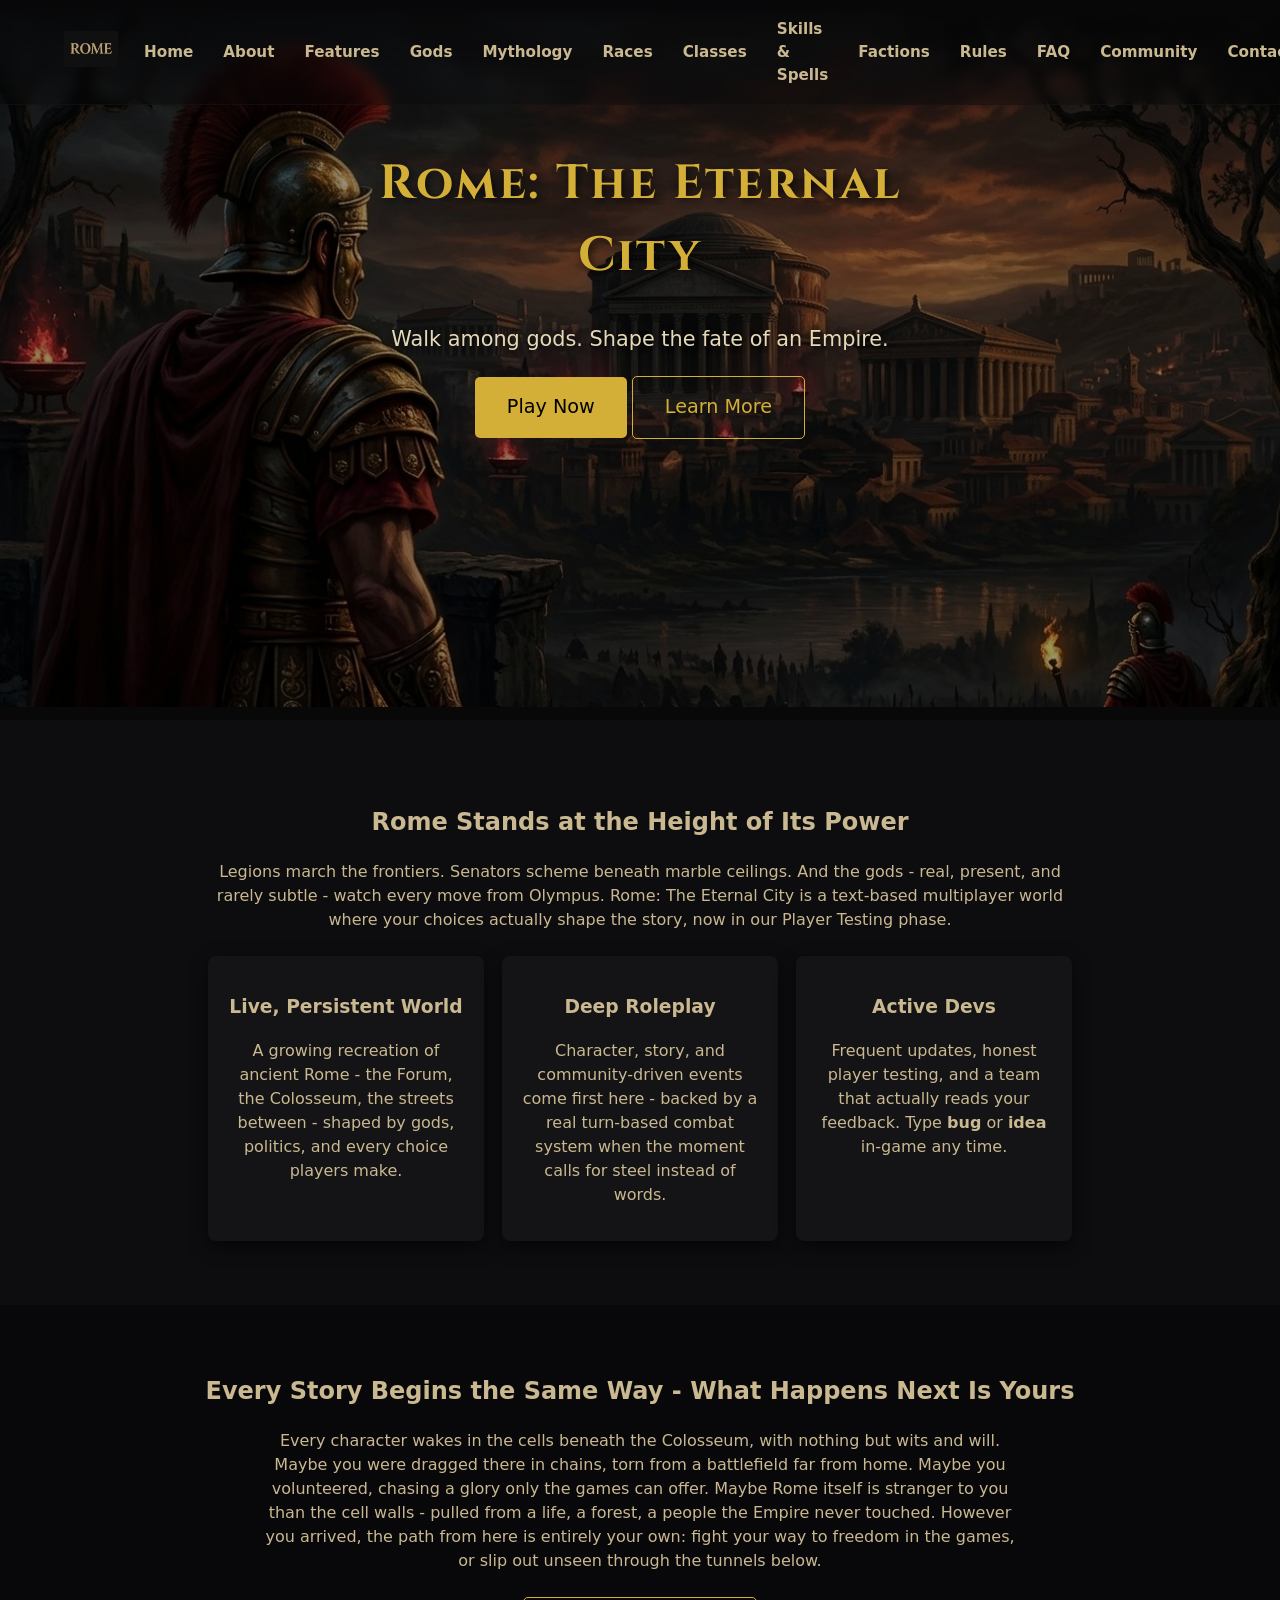
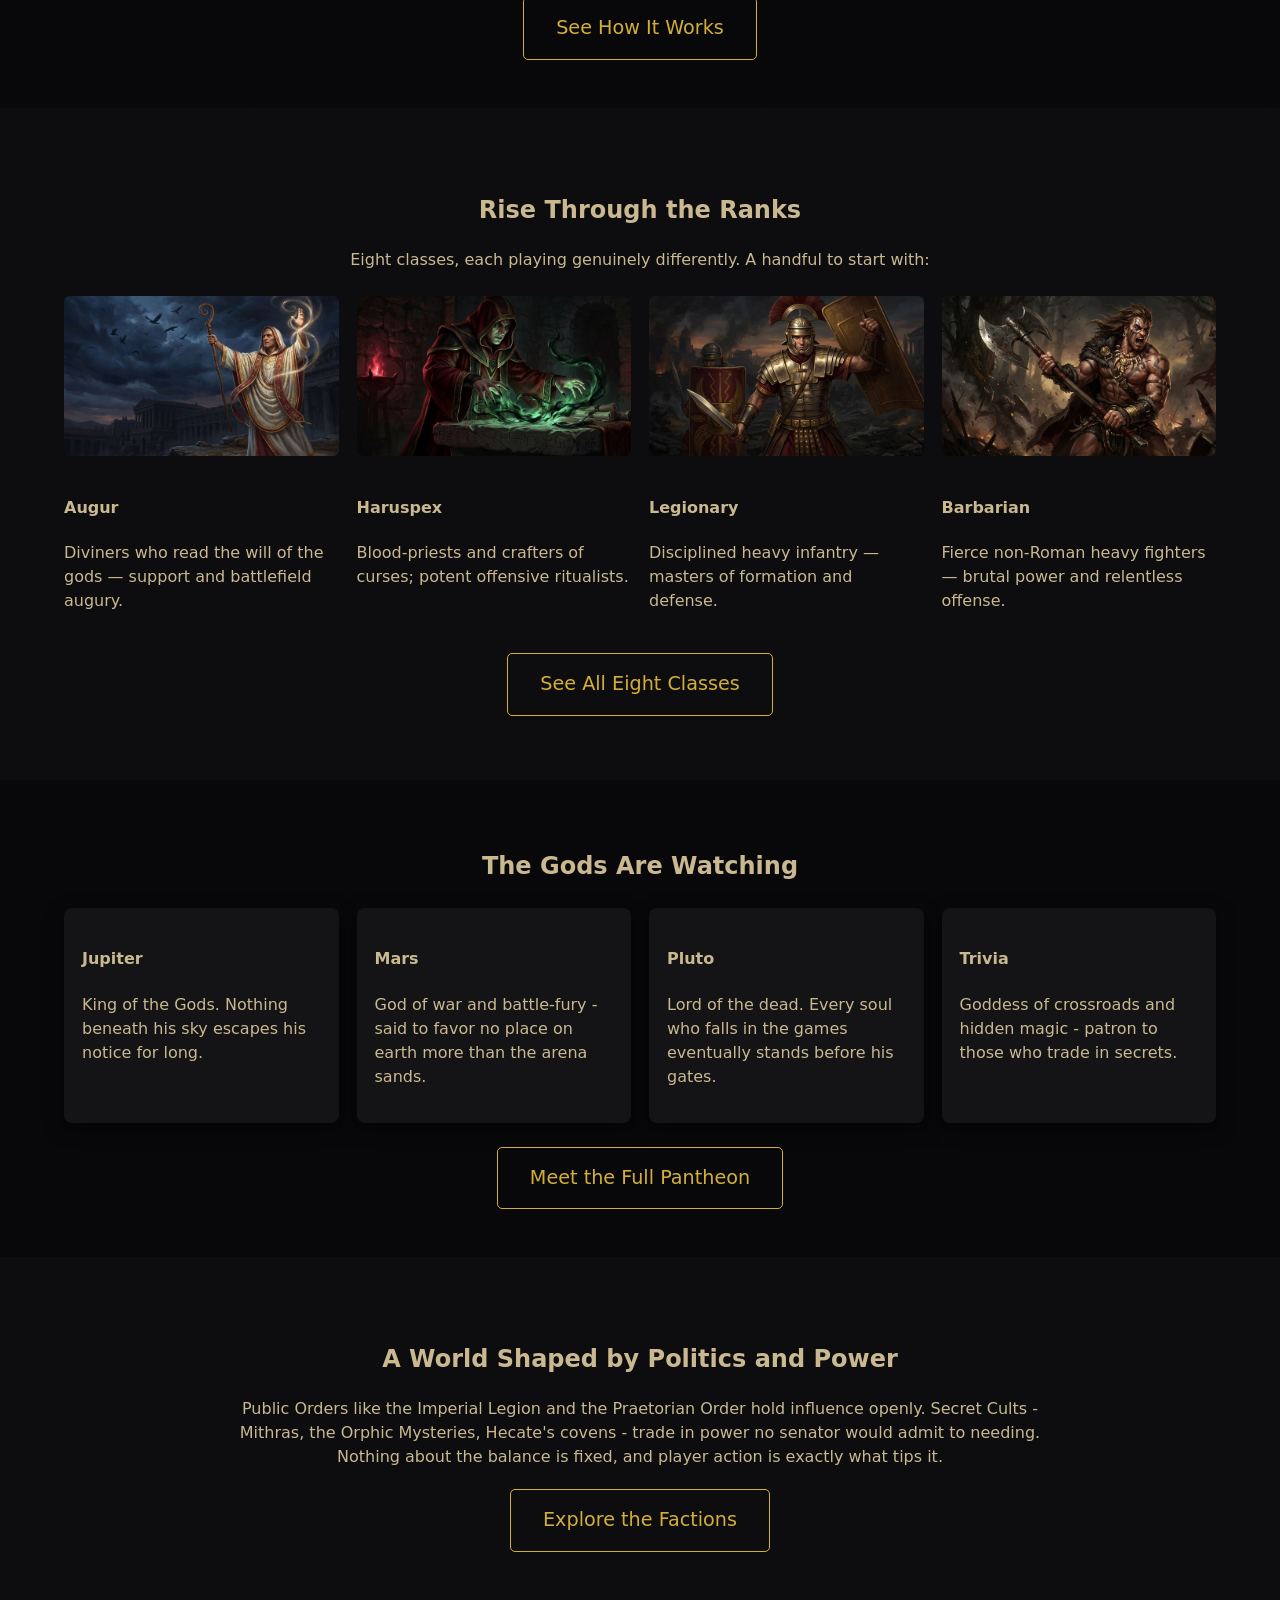
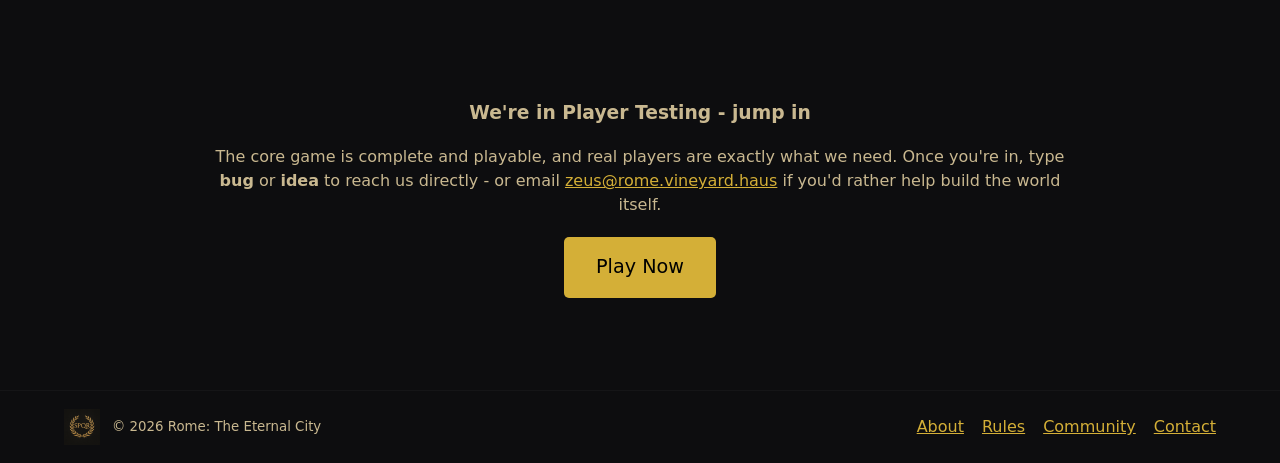
==== website/index.html @ c12b0022 "Bring the website into the main Rome repo as website/ Tracked copy of the live site (served from a s" ====
<!doctype html>
<html lang="en">
<head>
  <meta charset="utf-8" />
  <meta name="viewport" content="width=device-width,initial-scale=1" />
  <title>Rome: The Eternal City</title>
  <meta name="description" content="A text-based multiplayer world where the Roman myths are true and the gods actively shape the story. Walk among gods, shape the fate of an Empire - now in our Player Testing phase.">
  <meta property="og:title" content="Rome: The Eternal City">
  <meta property="og:description" content="Walk among gods. Shape the fate of an Empire. A text-based multiplayer world where the Roman myths are true.">
  <meta property="og:image" content="https://rome.vineyard.haus/assets/hero-bg.jpg">
  <meta property="og:type" content="website">
  <meta name="twitter:card" content="summary_large_image">
  <link rel="stylesheet" href="styles.css">
  <link rel="icon" href="favicon.ico" sizes="any">
  <link rel="icon" type="image/png" href="assets/favicon-32.png" sizes="32x32">
  <link rel="apple-touch-icon" href="assets/favicon-180.png">
</head>
<body>
  <header id="site-header" class="site-header">
    <div class="nav-inner">
      <a class="brand" href="index.html">
        <img src="assets/rome-wordmark.png" alt="Rome logo" id="logo" />
      </a>
      <nav id="main-nav" class="main-nav">
        <a href="index.html">Home</a>
        <a href="about.html">About</a>
        <a href="features.html">Features</a>
        <a href="gods.html">Gods</a>
        <a href="mythology.html">Mythology</a>
        <a href="races.html">Races</a>
        <a href="classes.html">Classes</a>
        <a href="abilities.html">Skills & Spells</a>
        <a href="factions.html">Factions</a>
        <a href="rules.html">Rules</a>
        <a href="faq.html">FAQ</a>
        <a href="community.html">Community</a>
        <a href="contact.html">Contact</a>
        <a href="play.html" class="nav-cta">Play Now</a>
      </nav>

      <button id="mobile-toggle" class="mobile-toggle" aria-label="Open menu">☰</button>
    </div>
  </header>

  <main>
    <!-- HERO -->
    <section id="hero" class="hero" style="background-image:url('assets/hero-bg.jpg')">
  <div class="hero-overlay"></div>
  <div class="hero-inner">
    <h1 class="hero-tagline">Rome: The Eternal City</h1>
    <p class="hero-subtitle">Walk among gods. Shape the fate of an Empire.</p>
    <div class="hero-cta">
      <a class="btn primary" href="play.html">Play Now</a>
      <a class="btn ghost" href="about.html">Learn More</a>
    </div>
  </div>
</section>


    <!-- Intro / Latest Dev Notes -->
    <section class="section centered" id="play">
      <div class="container">
        <h2>Rome Stands at the Height of Its Power</h2>
        <p class="lede">Legions march the frontiers. Senators scheme beneath marble ceilings. And the gods - real, present, and rarely subtle - watch every move from Olympus. Rome: The Eternal City is a text-based multiplayer world where your choices actually shape the story, now in our Player Testing phase.</p>
        <div class="grid-3">
          <div class="card">
            <h3>Live, Persistent World</h3>
            <p>A growing recreation of ancient Rome - the Forum, the Colosseum, the streets between - shaped by gods, politics, and every choice players make.</p>
          </div>
          <div class="card">
            <h3>Deep Roleplay</h3>
            <p>Character, story, and community-driven events come first here - backed by a real turn-based combat system when the moment calls for steel instead of words.</p>
          </div>
          <div class="card">
            <h3>Active Devs</h3>
            <p>Frequent updates, honest player testing, and a team that actually reads your feedback. Type <strong>bug</strong> or <strong>idea</strong> in-game any time.</p>
          </div>
        </div>
      </div>
    </section>

    <!-- Colosseum hook -->
    <section class="section dark">
      <div class="container">
        <h2 style="text-align:center">Every Story Begins the Same Way - What Happens Next Is Yours</h2>
        <p class="lede" style="text-align:center; max-width:760px; margin:12px auto 0;">
          Every character wakes in the cells beneath the Colosseum, with nothing but wits and will. Maybe you were dragged there in chains, torn from a battlefield far from home. Maybe you volunteered, chasing a glory only the games can offer. Maybe Rome itself is stranger to you than the cell walls - pulled from a life, a forest, a people the Empire never touched. However you arrived, the path from here is entirely your own: fight your way to freedom in the games, or slip out unseen through the tunnels below.
        </p>
        <div style="text-align:center; margin-top:24px;">
          <a class="btn ghost" href="features.html">See How It Works</a>
        </div>
      </div>
    </section>

    <!-- Featured classes preview -->
    <section class="section" id="classes-preview">
      <div class="container">
        <h2 style="text-align:center">Rise Through the Ranks</h2>
        <p class="lede" style="text-align:center; max-width:760px; margin:8px auto 0;">Eight classes, each playing genuinely differently. A handful to start with:</p>
        <div class="grid-4" style="margin-top:24px">
          <div class="class-card">
            <img src="assets/class-augur.jpg" alt="An augur reading omens from a flock of birds beneath a stormy sky" style="width:100%;height:160px;object-fit:cover;object-position:center 25%;border-radius:6px;margin-bottom:12px;">
            <h4>Augur</h4>
            <p>Diviners who read the will of the gods — support and battlefield augury.</p>
          </div>
          <div class="class-card">
            <img src="assets/class-haruspex.jpg" alt="A haruspex performing a dark ritual over a stone altar" style="width:100%;height:160px;object-fit:cover;object-position:center 25%;border-radius:6px;margin-bottom:12px;">
            <h4>Haruspex</h4>
            <p>Blood-priests and crafters of curses; potent offensive ritualists.</p>
          </div>
          <div class="class-card">
            <img src="assets/class-legionary.jpg" alt="A legionary in full armor with scutum shield raised" style="width:100%;height:160px;object-fit:cover;object-position:center 25%;border-radius:6px;margin-bottom:12px;">
            <h4>Legionary</h4>
            <p>Disciplined heavy infantry — masters of formation and defense.</p>
          </div>
          <div class="class-card">
            <img src="assets/class-barbarian.jpg" alt="A barbarian warrior roaring mid-battle with a two-handed axe" style="width:100%;height:160px;object-fit:cover;object-position:center 25%;border-radius:6px;margin-bottom:12px;">
            <h4>Barbarian</h4>
            <p>Fierce non-Roman heavy fighters — brutal power and relentless offense.</p>
          </div>
        </div>
        <div style="text-align:center; margin-top:24px;">
          <a class="btn ghost" href="classes.html">See All Eight Classes</a>
        </div>
      </div>
    </section>

    <!-- Gods teaser -->
    <section class="section dark">
      <div class="container">
        <h2 style="text-align:center">The Gods Are Watching</h2>
        <div class="grid-4" style="margin-top:24px">
          <div class="card">
            <h4>Jupiter</h4>
            <p>King of the Gods. Nothing beneath his sky escapes his notice for long.</p>
          </div>
          <div class="card">
            <h4>Mars</h4>
            <p>God of war and battle-fury - said to favor no place on earth more than the arena sands.</p>
          </div>
          <div class="card">
            <h4>Pluto</h4>
            <p>Lord of the dead. Every soul who falls in the games eventually stands before his gates.</p>
          </div>
          <div class="card">
            <h4>Trivia</h4>
            <p>Goddess of crossroads and hidden magic - patron to those who trade in secrets.</p>
          </div>
        </div>
        <div style="text-align:center; margin-top:24px;">
          <a class="btn ghost" href="gods.html">Meet the Full Pantheon</a>
        </div>
      </div>
    </section>

    <!-- Factions teaser -->
    <section class="section centered">
      <div class="container">
        <h2>A World Shaped by Politics and Power</h2>
        <p class="lede">Public Orders like the Imperial Legion and the Praetorian Order hold influence openly. Secret Cults - Mithras, the Orphic Mysteries, Hecate's covens - trade in power no senator would admit to needing. Nothing about the balance is fixed, and player action is exactly what tips it.</p>
        <div style="text-align:center; margin-top:20px;">
          <a class="btn ghost" href="factions.html">Explore the Factions</a>
        </div>
      </div>
    </section>

    <!-- Footer callout -->
    <section class="section centered">
      <div class="container">
        <h3>We're in Player Testing - jump in</h3>
        <p>The core game is complete and playable, and real players are exactly what we need. Once you're in, type <strong>bug</strong> or <strong>idea</strong> to reach us directly - or email <a href="mailto:zeus@rome.vineyard.haus">zeus@rome.vineyard.haus</a> if you'd rather help build the world itself.</p>
        <div style="text-align:center; margin-top:20px;">
          <a class="btn primary" href="play.html">Play Now</a>
        </div>
      </div>
    </section>

  </main>

  <footer class="site-footer">
    <div class="container">
      <div class="footer-left">
        <img src="assets/rome-mark.png" alt="rome mark" class="footer-mark">
        <small>© 2026 Rome: The Eternal City</small>
      </div>
      <div class="footer-right">
        <nav class="foot-nav">
          <a href="about.html">About</a>
          <a href="rules.html">Rules</a>
          <a href="community.html">Community</a>
          <a href="contact.html">Contact</a>
        </nav>
      </div>
    </div>
  </footer>

<script src="script.js"></script>
</body>
</html>
---- website/styles.css ----
@import url('https://fonts.googleapis.com/css2?family=Cinzel:wght@400;600;700&display=swap');

:root {
  --bg:#0d0d0f;
  --muted:#c9b890; /* softer gold for body text */
  --accent:#d4af37; /* Imperial gold (primary) */
  --accent-dark:#a98623; /* darker gold for hover/contrast */
  --card:#141416;
  --max-width:1200px;
  --container-padding:24px;
  --glass: rgba(255,255,255,0.03);
}


*{box-sizing:border-box}
html,body{height:100%}
body {
  margin: 0;
  font-family: system-ui, -apple-system, "Segoe UI", Roboto, "Helvetica Neue", Arial;
  background: var(--bg);
  color: var(--muted); /* now pulls from softer Roman gold */
  line-height: 1.5;
}


/* HEADER / NAV */
.site-header{
  position:fixed;
  top:0; left:0; right:0;
  background:linear-gradient(180deg, rgba(8,8,10,0.7), rgba(8,8,10,0.3));
  backdrop-filter: blur(6px);
  z-index:1000;
  border-bottom:1px solid rgba(255,255,255,0.03);
}
.nav-inner{
  max-width:var(--max-width);
  margin:0 auto;
  padding:12px var(--container-padding);
  display:flex;
  align-items:center;
  gap:18px;
}
.brand img{height:36px}
.main-nav{display:flex;gap:14px;align-items:center;margin-left:auto}
.main-nav a{
  color:var(--muted);
  text-decoration:none;
  padding:6px 8px;
  border-radius:4px;
  font-weight:600;
  font-size:0.95rem;
}
.main-nav a:hover{color:var(--accent); background:rgba(255,255,255,0.02)}

/* Persistent, visually distinct Play Now nav button - present on
   every page, since a visitor could otherwise land deep in the site
   (Gods, Mythology, FAQ, etc.) with no way back to Play short of the
   browser's own back button. */
.main-nav a.nav-cta{
  background:var(--accent);
  color:#000;
  padding:6px 16px;
  margin-left:6px;
}
.main-nav a.nav-cta:hover{
  background:var(--accent-dark);
  color:#000;
}

.mobile-toggle{display:none;background:none;border:0;color:var(--muted);font-size:1.25rem}

/* Hero Section */
.hero {
  position: relative;
  background-size: 100% auto;
  background-repeat: no-repeat;
  background-position: center;
  height: 80vh;
  display: flex;
  align-items: center;
  justify-content: center;
  text-align: center;
  color: #fff;
}

.hero-overlay {
  position: absolute;
  top: 0;
  left: 0;
  width: 100%;
  height: 100%;
  background: rgba(0,0,0,0.4);
  z-index: 1;
}

.hero-inner {
  position: absolute;
  top: 15%; /* adjust this number to move tagline up/down */
  left: 50%;
  transform: translateX(-50%);
  z-index: 2;
  max-width: 90%;
  padding: 0 1rem;
}

.hero-tagline {
  color: var(--accent);
  font-family: 'Cinzel', 'Trajan Pro', Georgia, serif;
  font-size: 3rem; /* smaller tagline */
  font-weight: 700;
  letter-spacing: 0.05em;
  text-shadow: 2px 2px 8px rgba(0,0,0,0.7);
  margin-bottom: 2rem;
}

.hero-subtitle {
  color: #e6d9b8;
  font-size: 1.3rem;
  margin-top: 8px;
  text-shadow: 1px 1px 6px rgba(0,0,0,0.7);
}

a {
  color: var(--accent);
}

a:hover {
  color: var(--accent-dark);
}

/* CTA Buttons */
.btn {
  display: inline-block;
  padding: 1rem 2rem;
  font-size: 1.2rem;
  text-decoration: none;
  border-radius: 5px;
  transition: 0.3s ease-in-out;
}

.btn.primary {
  background: var(--accent);
  color: #000;
}

.btn.primary:hover {
  background: var(--accent-dark);
}

.btn.ghost {
  border: 1px solid var(--accent);
  color: var(--accent);
}

.btn.ghost:hover {
  border-color: var(--accent-dark);
  color: var(--accent-dark);
}

/* Responsive */
@media (max-width: 1024px) {
  .hero-tagline {
    font-size: 2.6rem;
  }
}

@media (max-width: 768px) {
  .hero-tagline {
    font-size: 2.2rem;
    margin-bottom: 1.5rem;
  }

  .hero-cta .btn {
    display: block;
    margin: 0.5rem auto;
    width: 70%;
  }
}




/* SECTIONS */
.section{padding:64px 0}
.centered .container{max-width:900px;margin:0 auto;padding:0 18px;text-align:center}
.container{max-width:var(--max-width);margin:0 auto;padding:0 var(--container-padding)}
.grid-3{display:grid;grid-template-columns:repeat(3,1fr);gap:18px;margin-top:24px}
.grid-4{display:grid;grid-template-columns:repeat(4,1fr);gap:18px;margin-top:24px}
.card{background:var(--card);padding:18px;border-radius:8px;box-shadow:0 6px 18px rgba(0,0,0,0.6)}
.dark{background:linear-gradient(180deg, rgba(8,8,10,0.95), rgba(8,8,10,0.96));padding-top:48px;padding-bottom:48px}

/* god cards */
.god-card img{width:100%; height:160px; object-fit:cover; border-radius:6px}
.god-card{background:linear-gradient(180deg, rgba(255,255,255,0.02), rgba(255,255,255,0.01)); padding:12px; text-align:center; border-radius:8px}

/* FOOTER */
.site-footer {
  border-top: 1px solid rgba(255,255,255,0.03);
  padding: 18px 0;
  margin-top: 28px;
}

.site-footer .container {
  display: flex;
  align-items: center;
  justify-content: space-between;
  gap: 12px;
}

.footer-left {
  display: flex;       
  align-items: center; 
  gap: 12px;           /* space between image and text */
}

.footer-left img {
  height: 36px;       
  width: auto;
}

.footer-left small {
  margin: 0;
}

.foot-nav {
  display: flex;
  gap: 18px;
}



/* RESPONSIVE */
@media (max-width:980px){
  .grid-4{grid-template-columns:repeat(2,1fr)}
  .grid-3{grid-template-columns:1fr}
  .main-nav{display:none}
  .mobile-toggle{display:block;margin-left:auto}

  /* Open mobile menu - script.js toggles display:flex/"" on .main-nav,
     this gives that open state a real dropdown layout instead of an
     unstyled flex row squeezed into a narrow viewport. */
  .main-nav[style*="flex"]{
    flex-direction:column;
    align-items:stretch;
    gap:2px;
    position:fixed;
    top:64px; left:0; right:0;
    background:rgba(8,8,10,0.98);
    padding:12px var(--container-padding) 20px;
    border-bottom:1px solid rgba(255,255,255,0.08);
    margin-left:0;
    max-height:calc(100vh - 64px);
    overflow-y:auto;
  }
  .main-nav[style*="flex"] a{
    padding:12px 8px;
    border-bottom:1px solid rgba(255,255,255,0.04);
  }
}

@media (max-width: 520px) {

  .hero {
    position: relative;
    height: 65vh;
    display: flex;
    flex-direction: column;  /* stack tagline + buttons vertically */
    justify-content: center;  /* vertical centering */
    align-items: center;      /* horizontal centering */
    text-align: center;
    background-position: center;
  }

  .hero-inner {
    position: static;
    top: auto;
    transform: none;   /* remove desktop offset */
    max-width: 100%;
    padding: 0 1rem;
    margin-top: 50vh;  /* push tagline + buttons down */
  }

  .hero-tagline {
    font-size: 1.6rem;
    line-height: 1.2;
    margin-bottom: 1rem;
  }

  .hero-cta .btn {
    width: 80%;
    padding: 0.7rem 1rem;
    font-size: 1rem;
    display: block;
    margin: 0.5rem auto;
  }

    nav.main-nav {
    flex-wrap: wrap;        /* allow links to wrap */
    justify-content: center; /* optional, center wrapped lines */
    gap: 0.5rem;            /* space between links */
  }


}
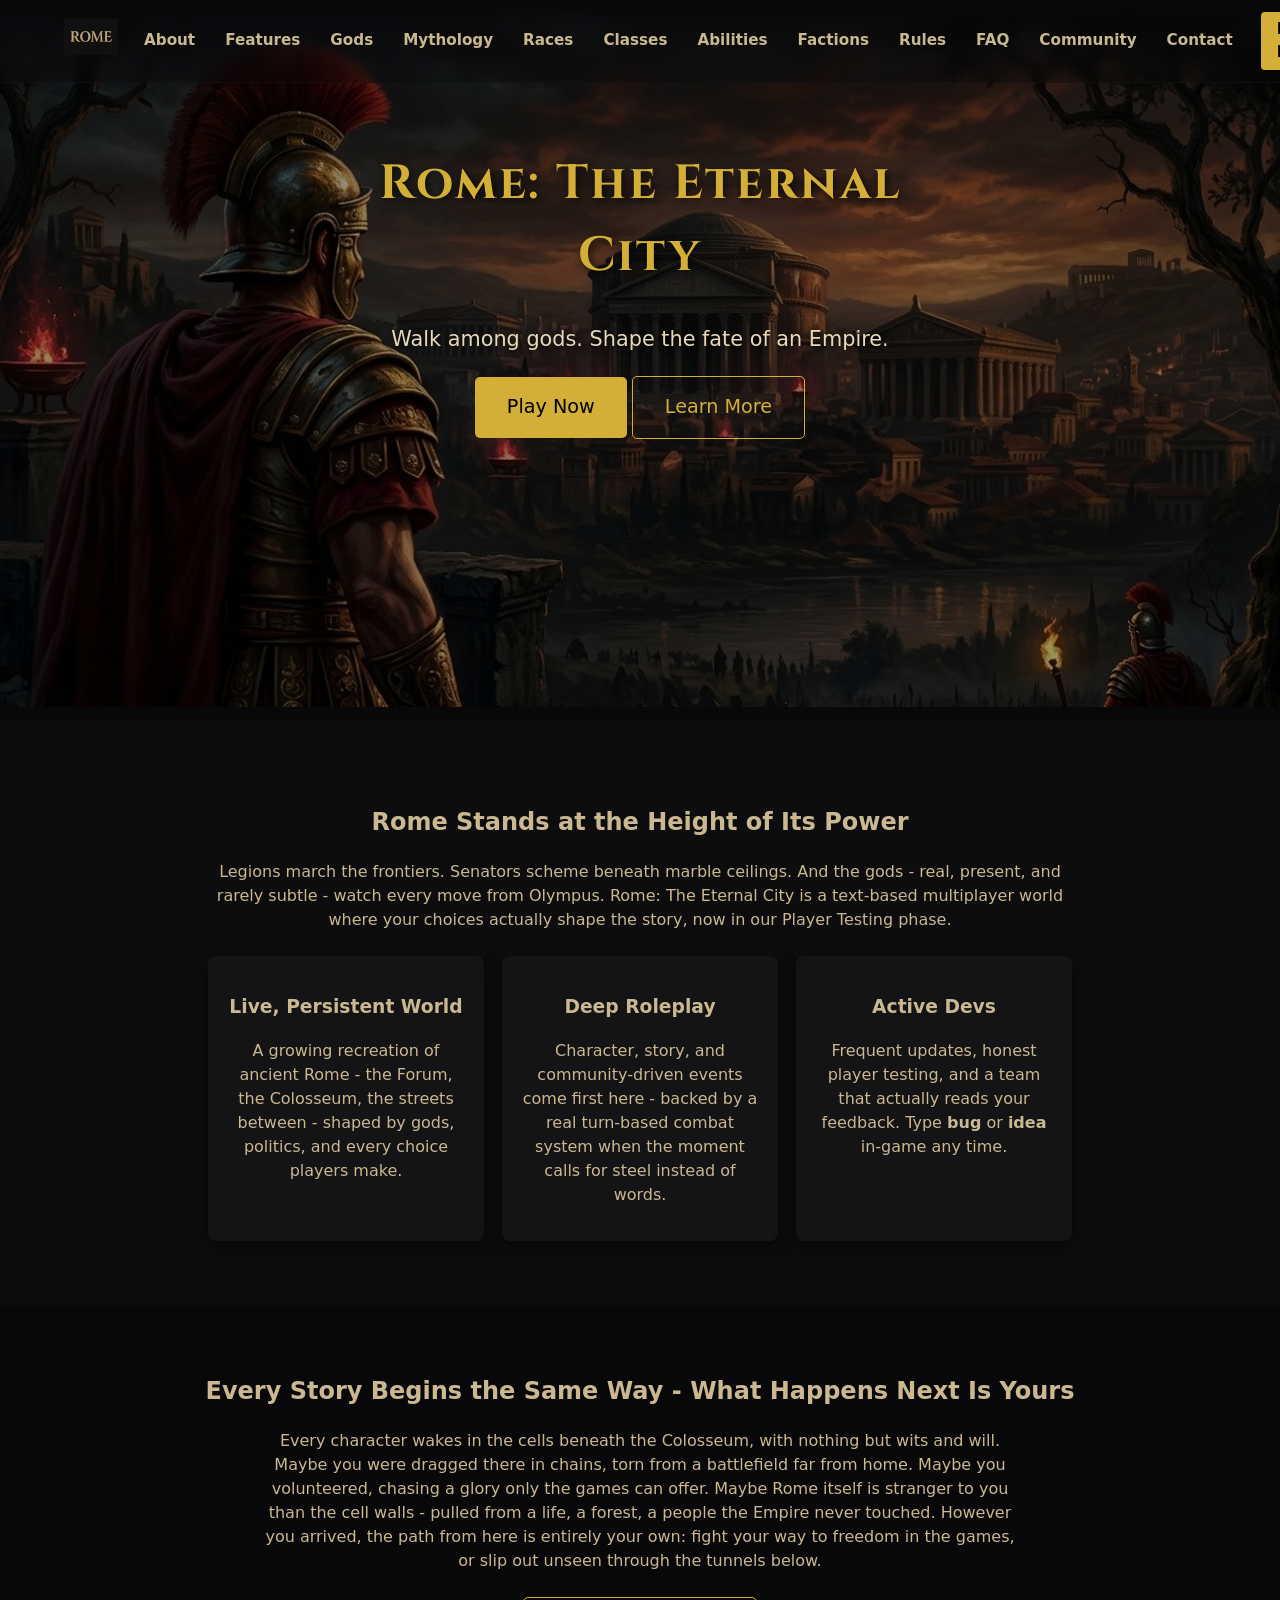
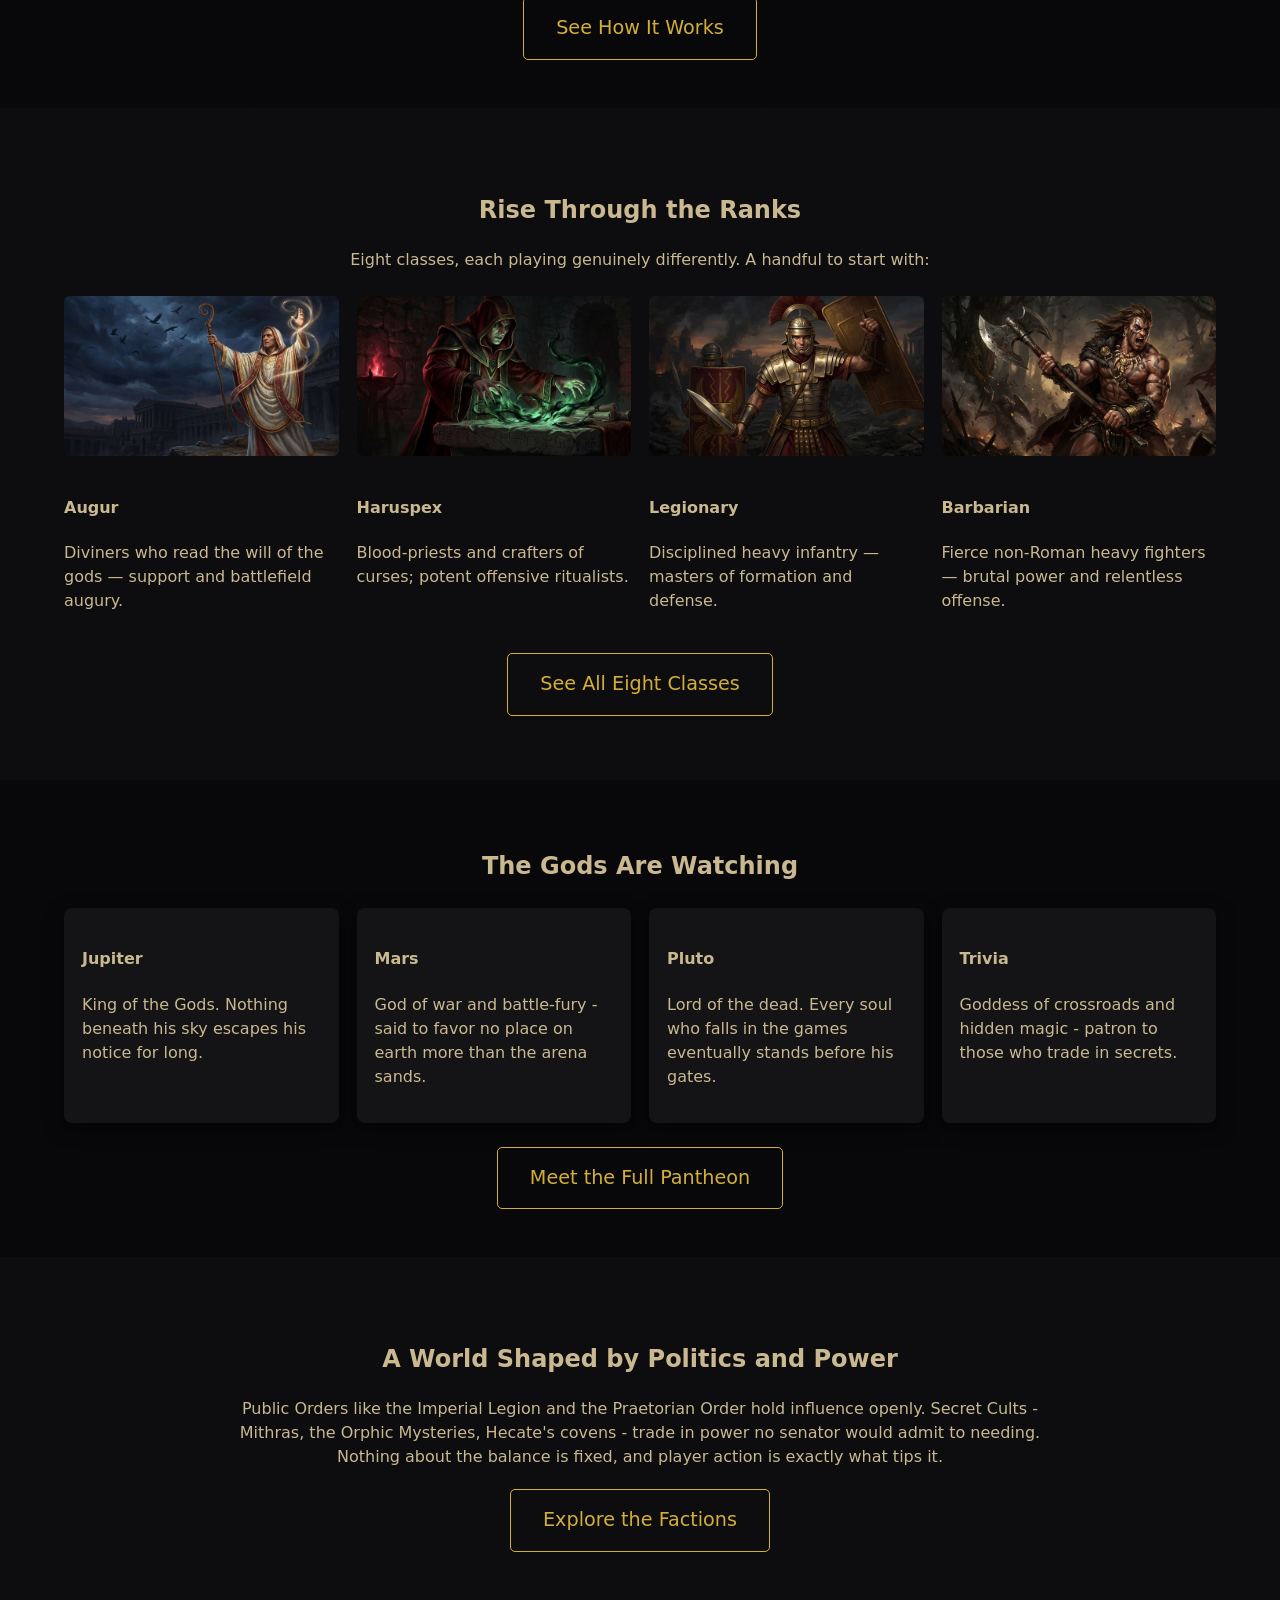
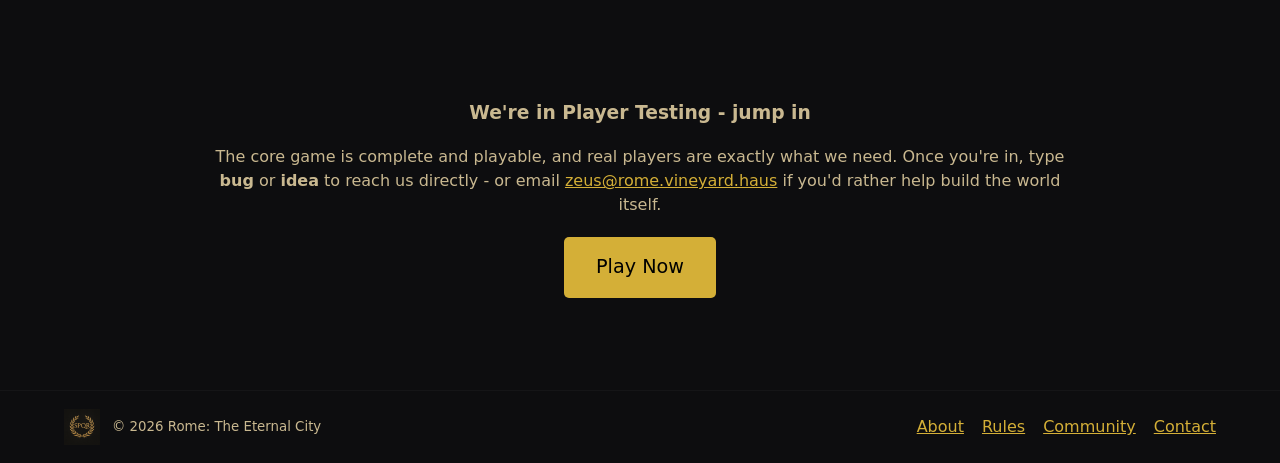
==== commit e74f21b8: "Fix nav bar: rename Skills & Spells to Abilities, drop redundant Home link "Skills & Spells" was wra" ====
--- a/website/index.html
+++ b/website/index.html
@@ -22,14 +22,13 @@
         <img src="assets/rome-wordmark.png" alt="Rome logo" id="logo" />
       </a>
       <nav id="main-nav" class="main-nav">
-        <a href="index.html">Home</a>
         <a href="about.html">About</a>
         <a href="features.html">Features</a>
         <a href="gods.html">Gods</a>
         <a href="mythology.html">Mythology</a>
         <a href="races.html">Races</a>
         <a href="classes.html">Classes</a>
-        <a href="abilities.html">Skills & Spells</a>
+        <a href="abilities.html">Abilities</a>
         <a href="factions.html">Factions</a>
         <a href="rules.html">Rules</a>
         <a href="faq.html">FAQ</a>
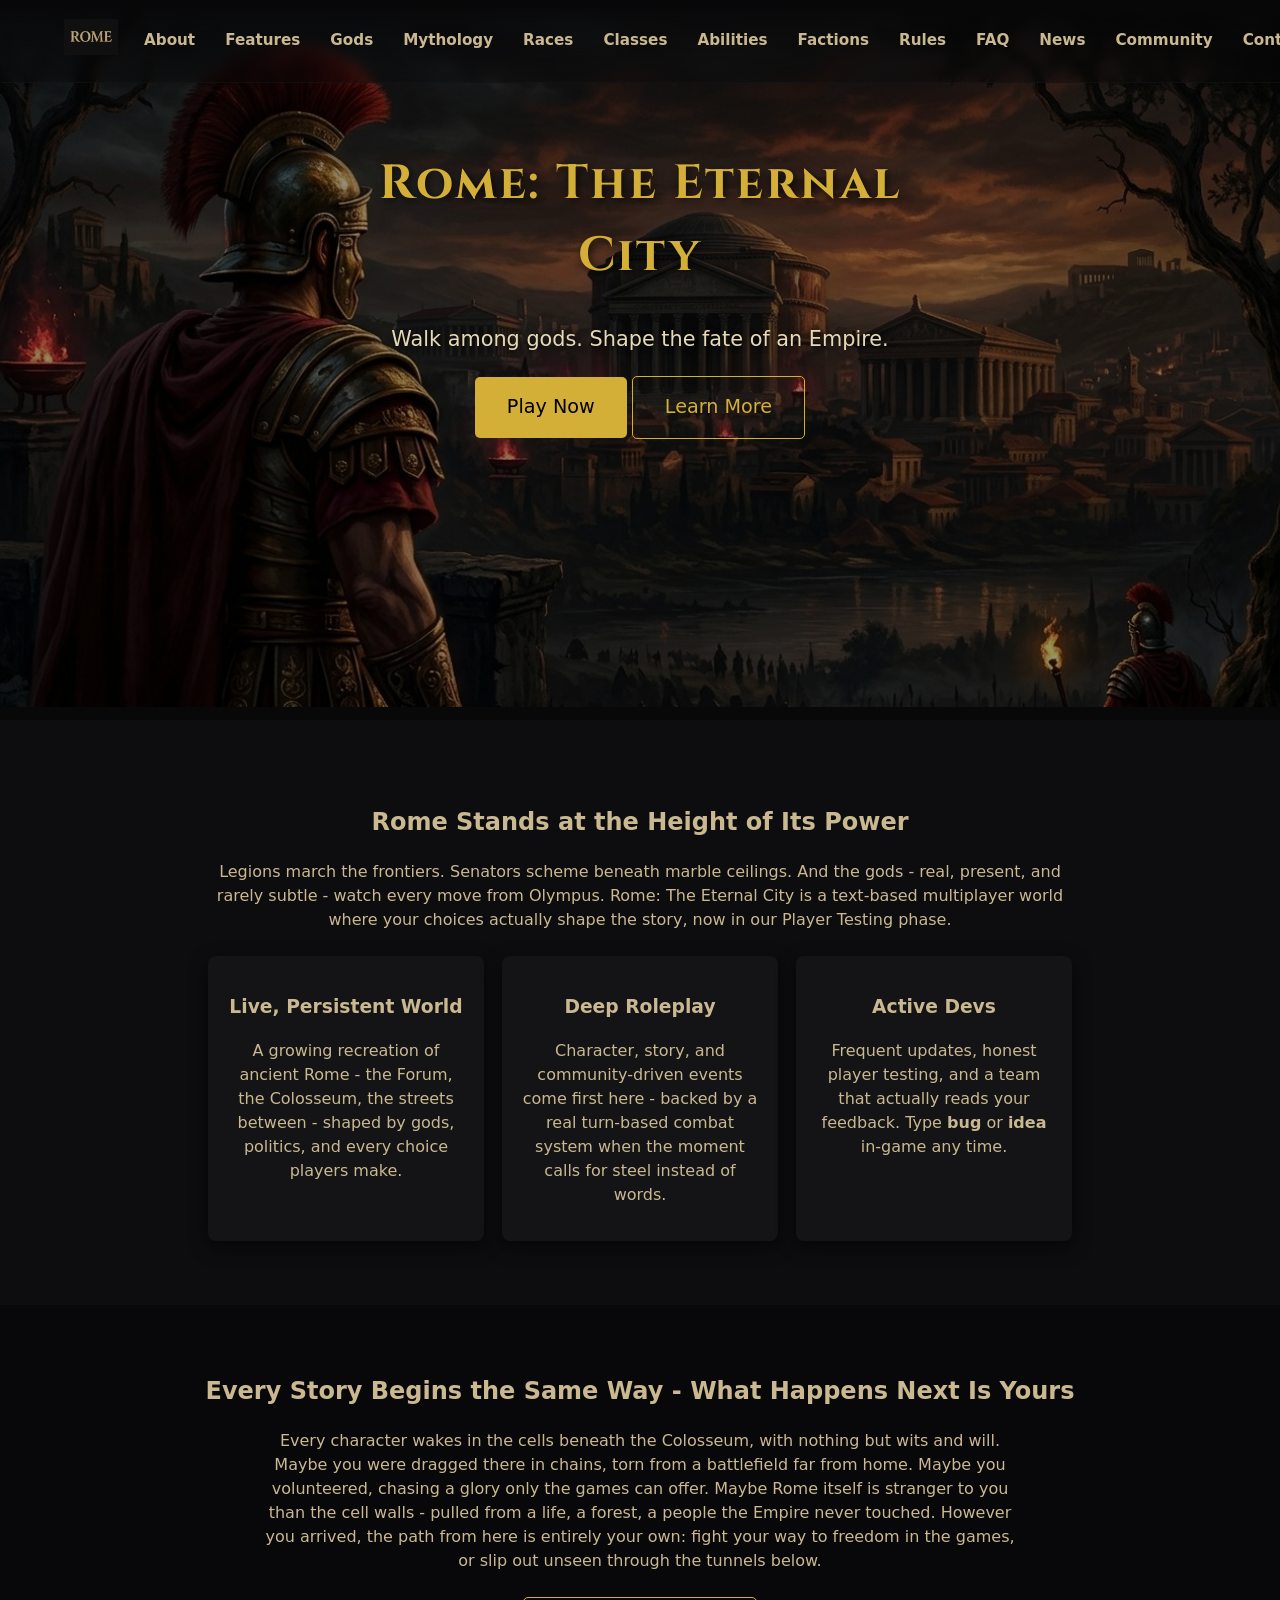
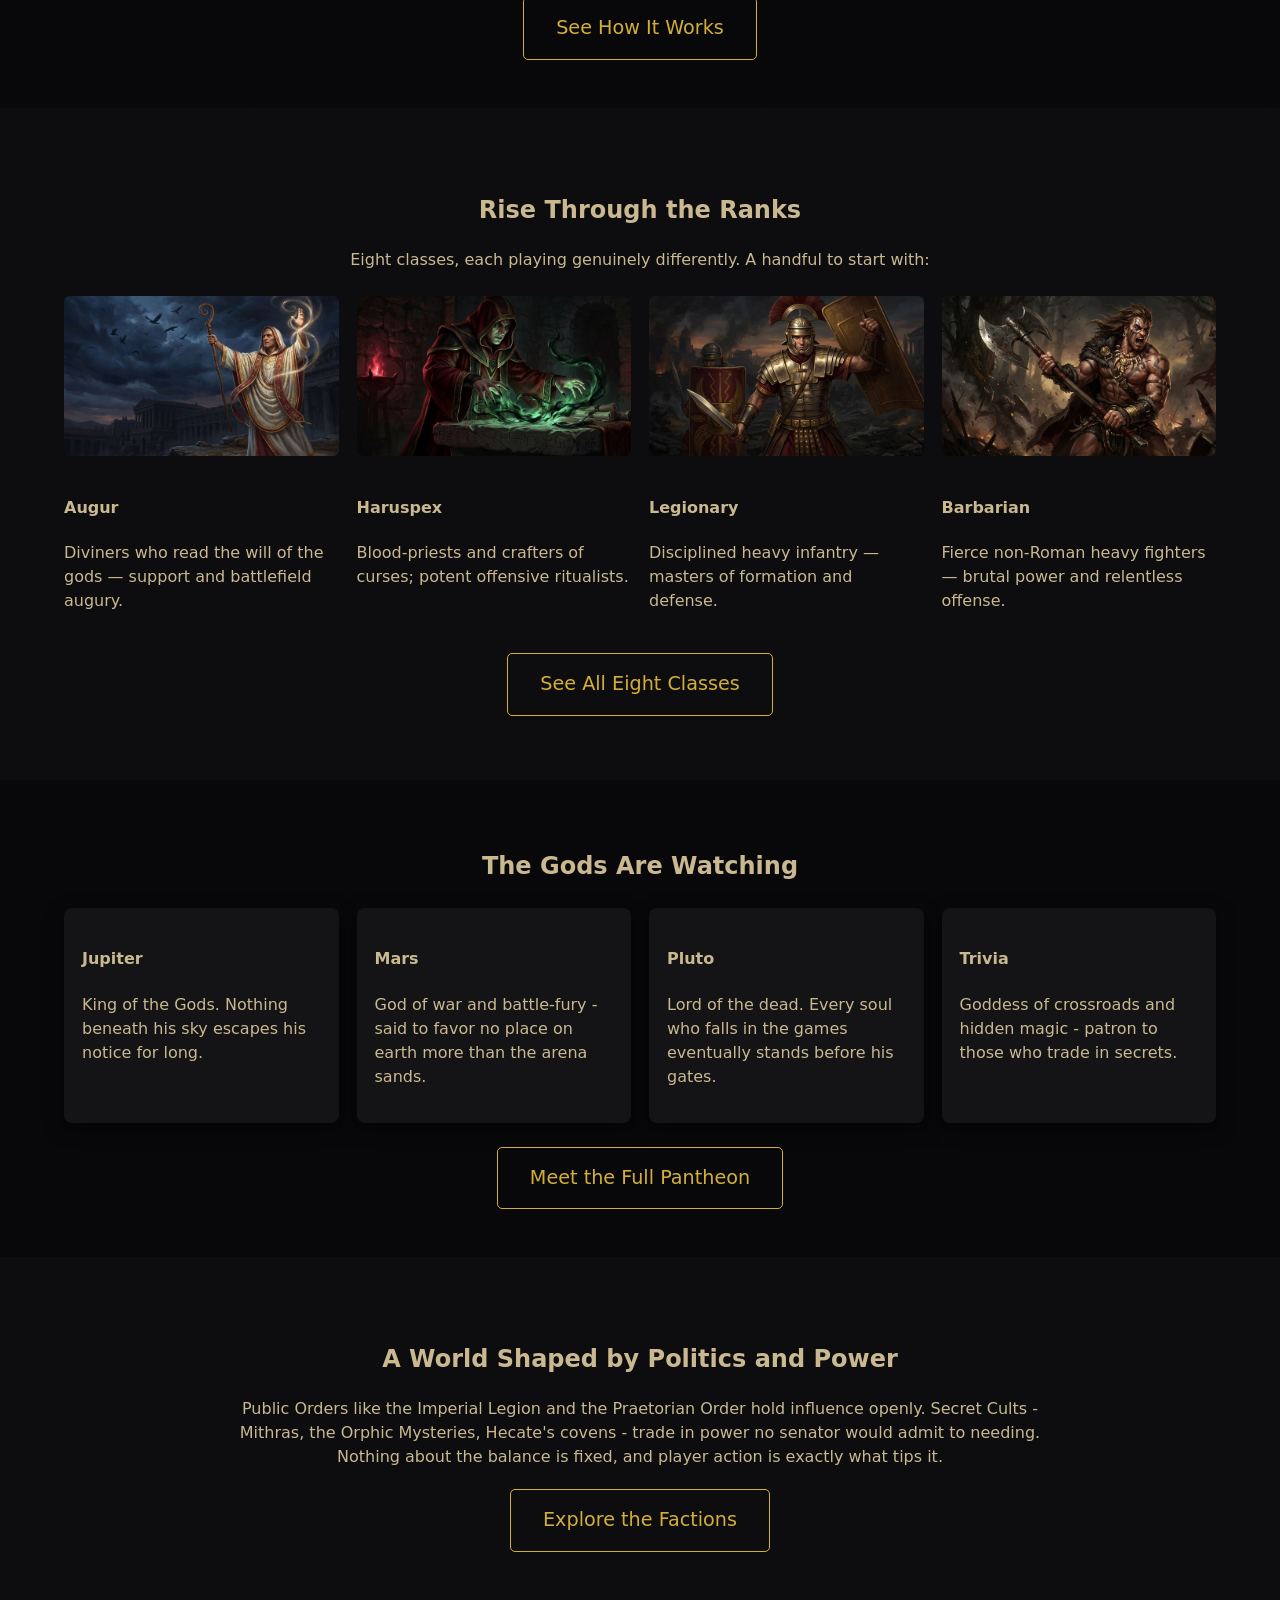
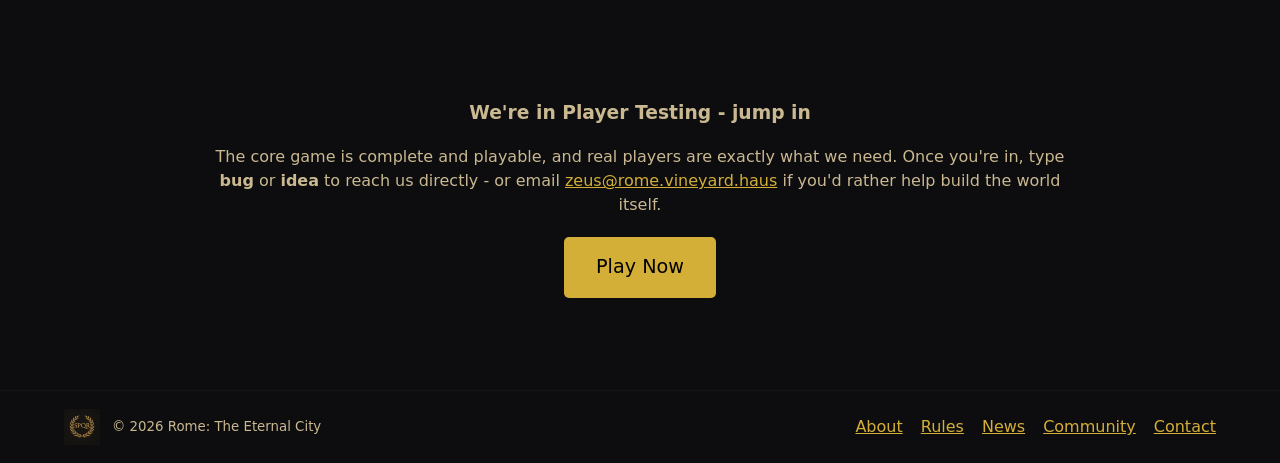
==== commit d24f144d: "Add a News & Updates page, linked site-wide A real, dated changelog pulled from actual git history o" ====
--- a/website/index.html
+++ b/website/index.html
@@ -3,6 +3,7 @@
 <head>
   <meta charset="utf-8" />
   <meta name="viewport" content="width=device-width,initial-scale=1" />
+  <meta name="google-site-verification" content="tnKVXa4AxxrngBvcEldOV8JRrn8fqQ4fd9G1nZh6Z_M" />
   <title>Rome: The Eternal City</title>
   <meta name="description" content="A text-based multiplayer world where the Roman myths are true and the gods actively shape the story. Walk among gods, shape the fate of an Empire - now in our Player Testing phase.">
   <meta property="og:title" content="Rome: The Eternal City">
@@ -10,6 +11,7 @@
   <meta property="og:image" content="https://rome.vineyard.haus/assets/hero-bg.jpg">
   <meta property="og:type" content="website">
   <meta name="twitter:card" content="summary_large_image">
+  <link rel="canonical" href="https://rome.vineyard.haus/">
   <link rel="stylesheet" href="styles.css">
   <link rel="icon" href="favicon.ico" sizes="any">
   <link rel="icon" type="image/png" href="assets/favicon-32.png" sizes="32x32">
@@ -32,6 +34,7 @@
         <a href="factions.html">Factions</a>
         <a href="rules.html">Rules</a>
         <a href="faq.html">FAQ</a>
+        <a href="news.html">News</a>
         <a href="community.html">Community</a>
         <a href="contact.html">Contact</a>
         <a href="play.html" class="nav-cta">Play Now</a>
@@ -186,6 +189,7 @@
         <nav class="foot-nav">
           <a href="about.html">About</a>
           <a href="rules.html">Rules</a>
+          <a href="news.html">News</a>
           <a href="community.html">Community</a>
           <a href="contact.html">Contact</a>
         </nav>
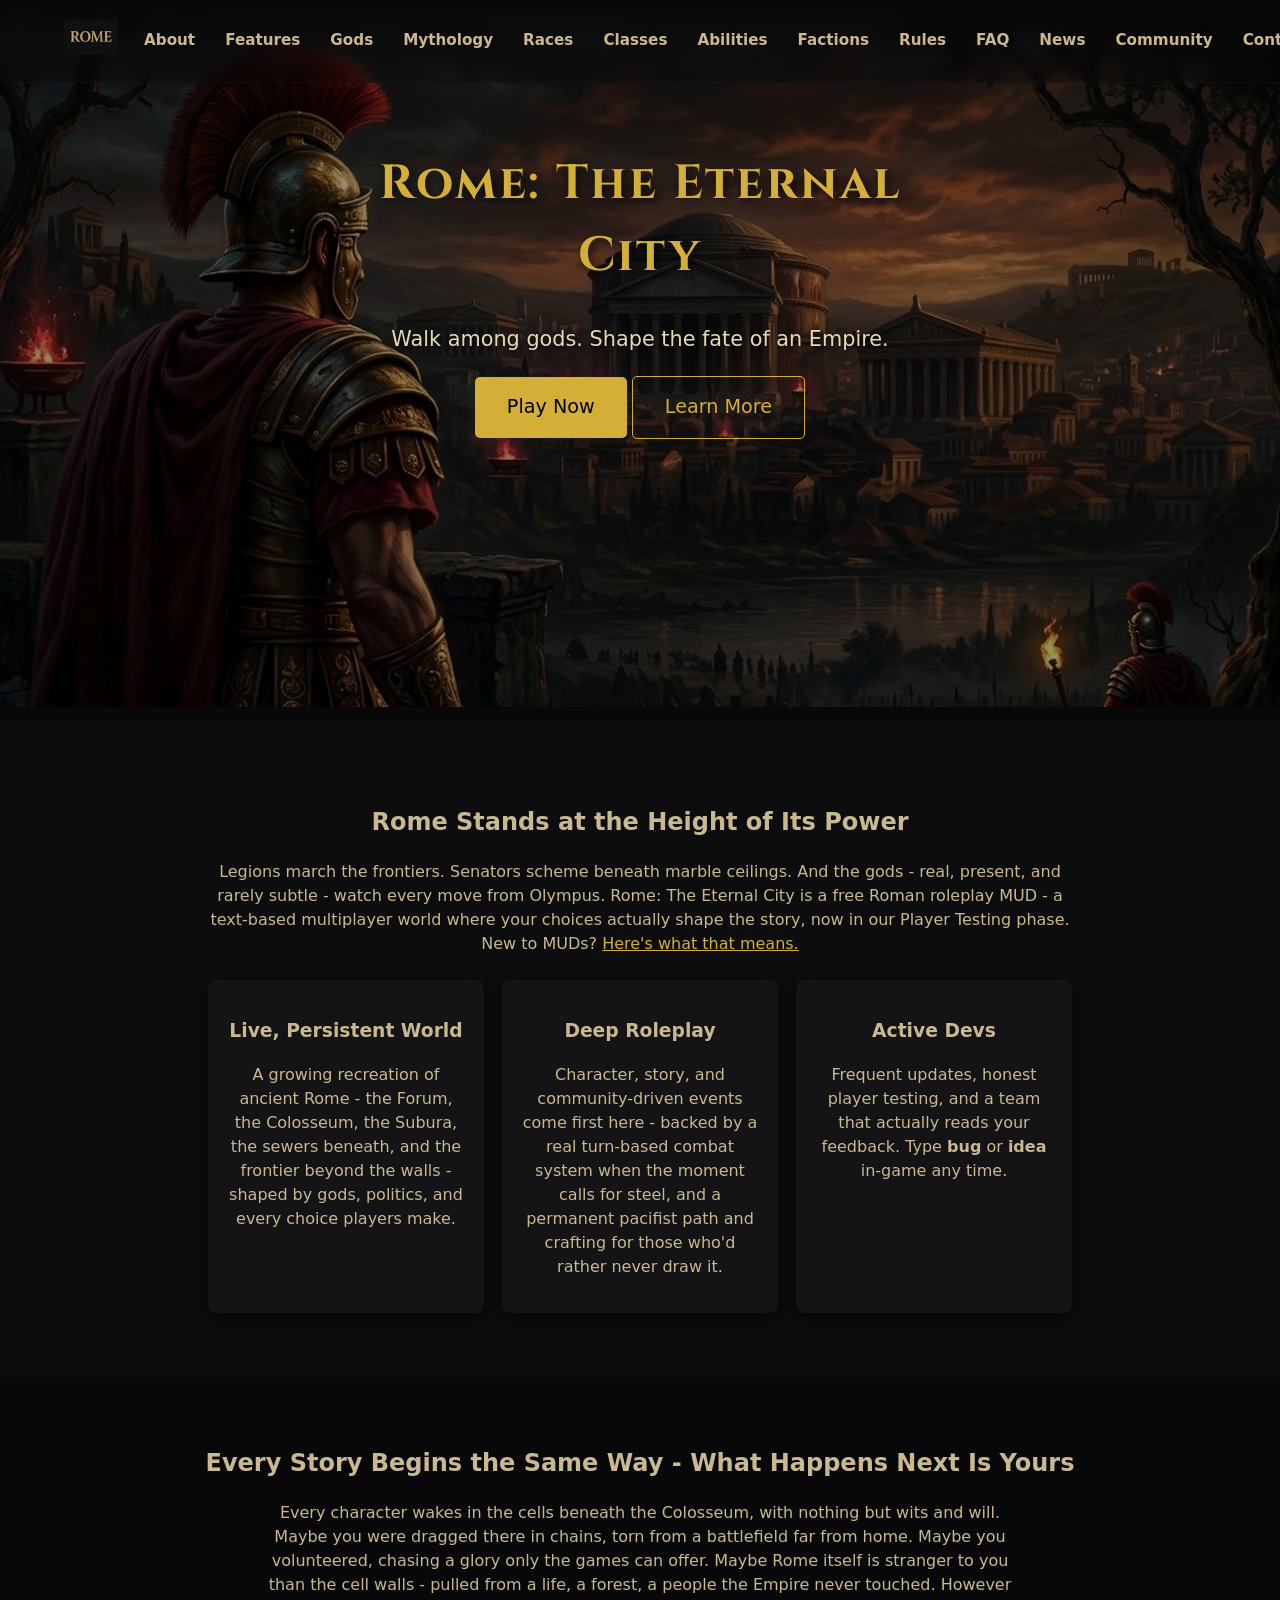
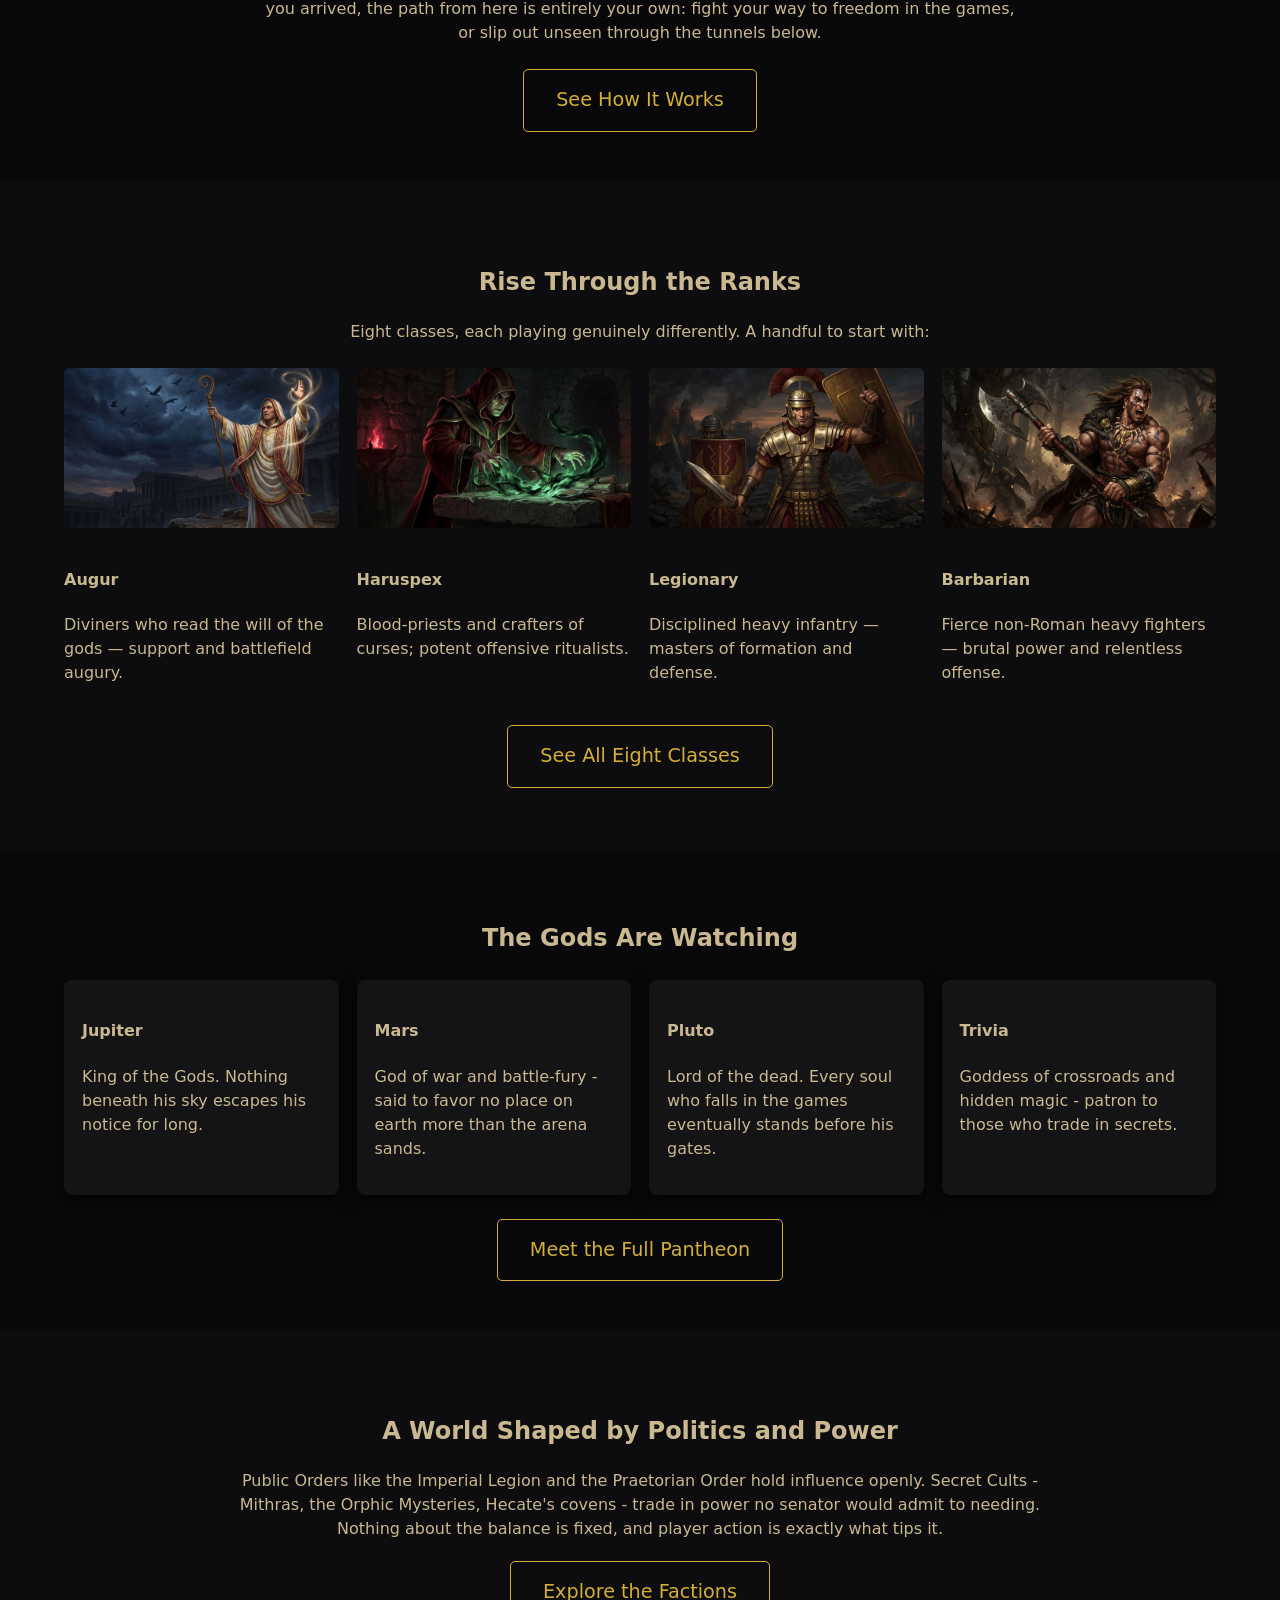
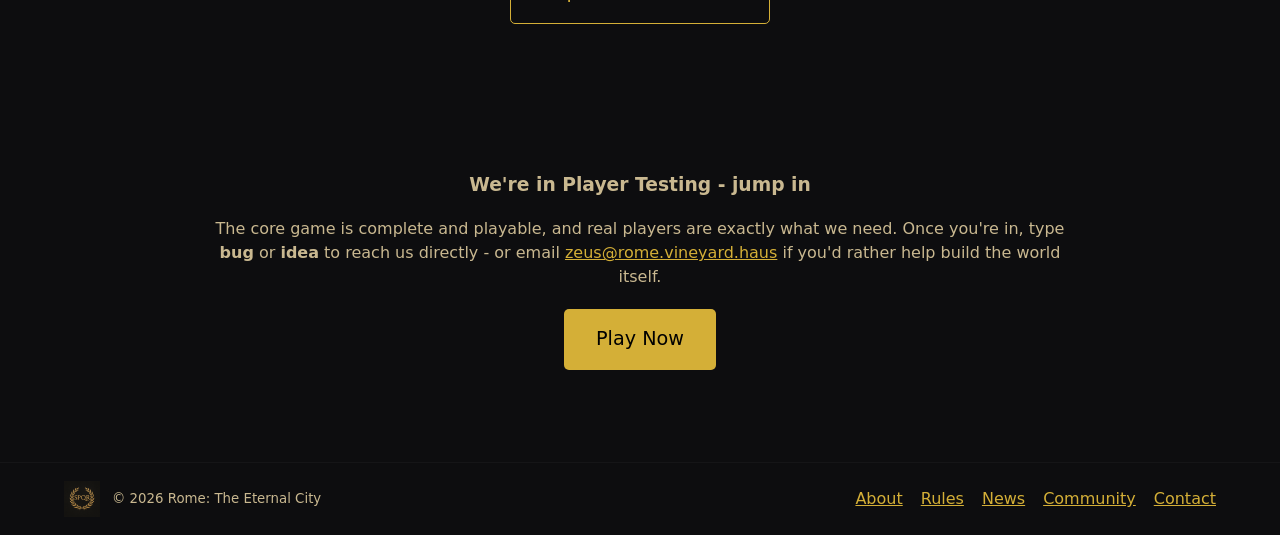
==== commit d9434260: "Improve search visibility: MUD keywords, structured data, refreshed About/README - Titles, descripti" ====
--- a/website/index.html
+++ b/website/index.html
@@ -4,10 +4,10 @@
   <meta charset="utf-8" />
   <meta name="viewport" content="width=device-width,initial-scale=1" />
   <meta name="google-site-verification" content="tnKVXa4AxxrngBvcEldOV8JRrn8fqQ4fd9G1nZh6Z_M" />
-  <title>Rome: The Eternal City</title>
-  <meta name="description" content="A text-based multiplayer world where the Roman myths are true and the gods actively shape the story. Walk among gods, shape the fate of an Empire - now in our Player Testing phase.">
-  <meta property="og:title" content="Rome: The Eternal City">
-  <meta property="og:description" content="Walk among gods. Shape the fate of an Empire. A text-based multiplayer world where the Roman myths are true.">
+  <title>Rome: The Eternal City - A Roman Roleplay MUD</title>
+  <meta name="description" content="Rome: The Eternal City is a free Roman roleplay MUD - a text-based multiplayer game where the myths are true and the gods shape the story. Play instantly in your browser.">
+  <meta property="og:title" content="Rome: The Eternal City - A Roman Roleplay MUD">
+  <meta property="og:description" content="Walk among gods. Shape the fate of an Empire. A free Roman roleplay MUD where the myths are true.">
   <meta property="og:image" content="https://rome.vineyard.haus/assets/hero-bg.jpg">
   <meta property="og:type" content="website">
   <meta name="twitter:card" content="summary_large_image">
@@ -16,6 +16,53 @@
   <link rel="icon" href="favicon.ico" sizes="any">
   <link rel="icon" type="image/png" href="assets/favicon-32.png" sizes="32x32">
   <link rel="apple-touch-icon" href="assets/favicon-180.png">
+  <script type="application/ld+json">
+{
+  "@context": "https://schema.org",
+  "@graph": [
+    {
+      "@type": "WebSite",
+      "@id": "https://rome.vineyard.haus/#website",
+      "url": "https://rome.vineyard.haus/",
+      "name": "Rome: The Eternal City",
+      "description": "A free Roman roleplay MUD - a text-based multiplayer game where the myths are true and the gods shape the story.",
+      "inLanguage": "en"
+    },
+    {
+      "@type": "VideoGame",
+      "@id": "https://rome.vineyard.haus/#game",
+      "name": "Rome: The Eternal City",
+      "alternateName": "Rome MUD",
+      "url": "https://rome.vineyard.haus/",
+      "description": "Rome: The Eternal City is a free Roman roleplay MUD (multi-user dungeon): a text-based multiplayer world set at the height of the Roman Empire, with turn-based combat, crafting, factions, quests, and gods who actively shape the story.",
+      "image": "https://rome.vineyard.haus/assets/hero-bg.jpg",
+      "genre": [
+        "MUD",
+        "Roleplaying",
+        "Historical fiction",
+        "Text-based game"
+      ],
+      "gamePlatform": [
+        "Web browser",
+        "MUD client"
+      ],
+      "applicationCategory": "Game",
+      "playMode": "MultiPlayer",
+      "inLanguage": "en",
+      "isAccessibleForFree": true,
+      "offers": {
+        "@type": "Offer",
+        "price": "0",
+        "priceCurrency": "USD"
+      },
+      "sameAs": [
+        "https://github.com/Hunter-Meares/rome",
+        "https://discord.gg/uh6HPvuM42"
+      ]
+    }
+  ]
+}
+  </script>
 </head>
 <body>
   <header id="site-header" class="site-header">
@@ -63,15 +110,15 @@
     <section class="section centered" id="play">
       <div class="container">
         <h2>Rome Stands at the Height of Its Power</h2>
-        <p class="lede">Legions march the frontiers. Senators scheme beneath marble ceilings. And the gods - real, present, and rarely subtle - watch every move from Olympus. Rome: The Eternal City is a text-based multiplayer world where your choices actually shape the story, now in our Player Testing phase.</p>
+        <p class="lede">Legions march the frontiers. Senators scheme beneath marble ceilings. And the gods - real, present, and rarely subtle - watch every move from Olympus. Rome: The Eternal City is a free Roman roleplay MUD - a text-based multiplayer world where your choices actually shape the story, now in our Player Testing phase. New to MUDs? <a href="faq.html#what-is-a-mud">Here's what that means.</a></p>
         <div class="grid-3">
           <div class="card">
             <h3>Live, Persistent World</h3>
-            <p>A growing recreation of ancient Rome - the Forum, the Colosseum, the streets between - shaped by gods, politics, and every choice players make.</p>
+            <p>A growing recreation of ancient Rome - the Forum, the Colosseum, the Subura, the sewers beneath, and the frontier beyond the walls - shaped by gods, politics, and every choice players make.</p>
           </div>
           <div class="card">
             <h3>Deep Roleplay</h3>
-            <p>Character, story, and community-driven events come first here - backed by a real turn-based combat system when the moment calls for steel instead of words.</p>
+            <p>Character, story, and community-driven events come first here - backed by a real turn-based combat system when the moment calls for steel, and a permanent pacifist path and crafting for those who'd rather never draw it.</p>
           </div>
           <div class="card">
             <h3>Active Devs</h3>
